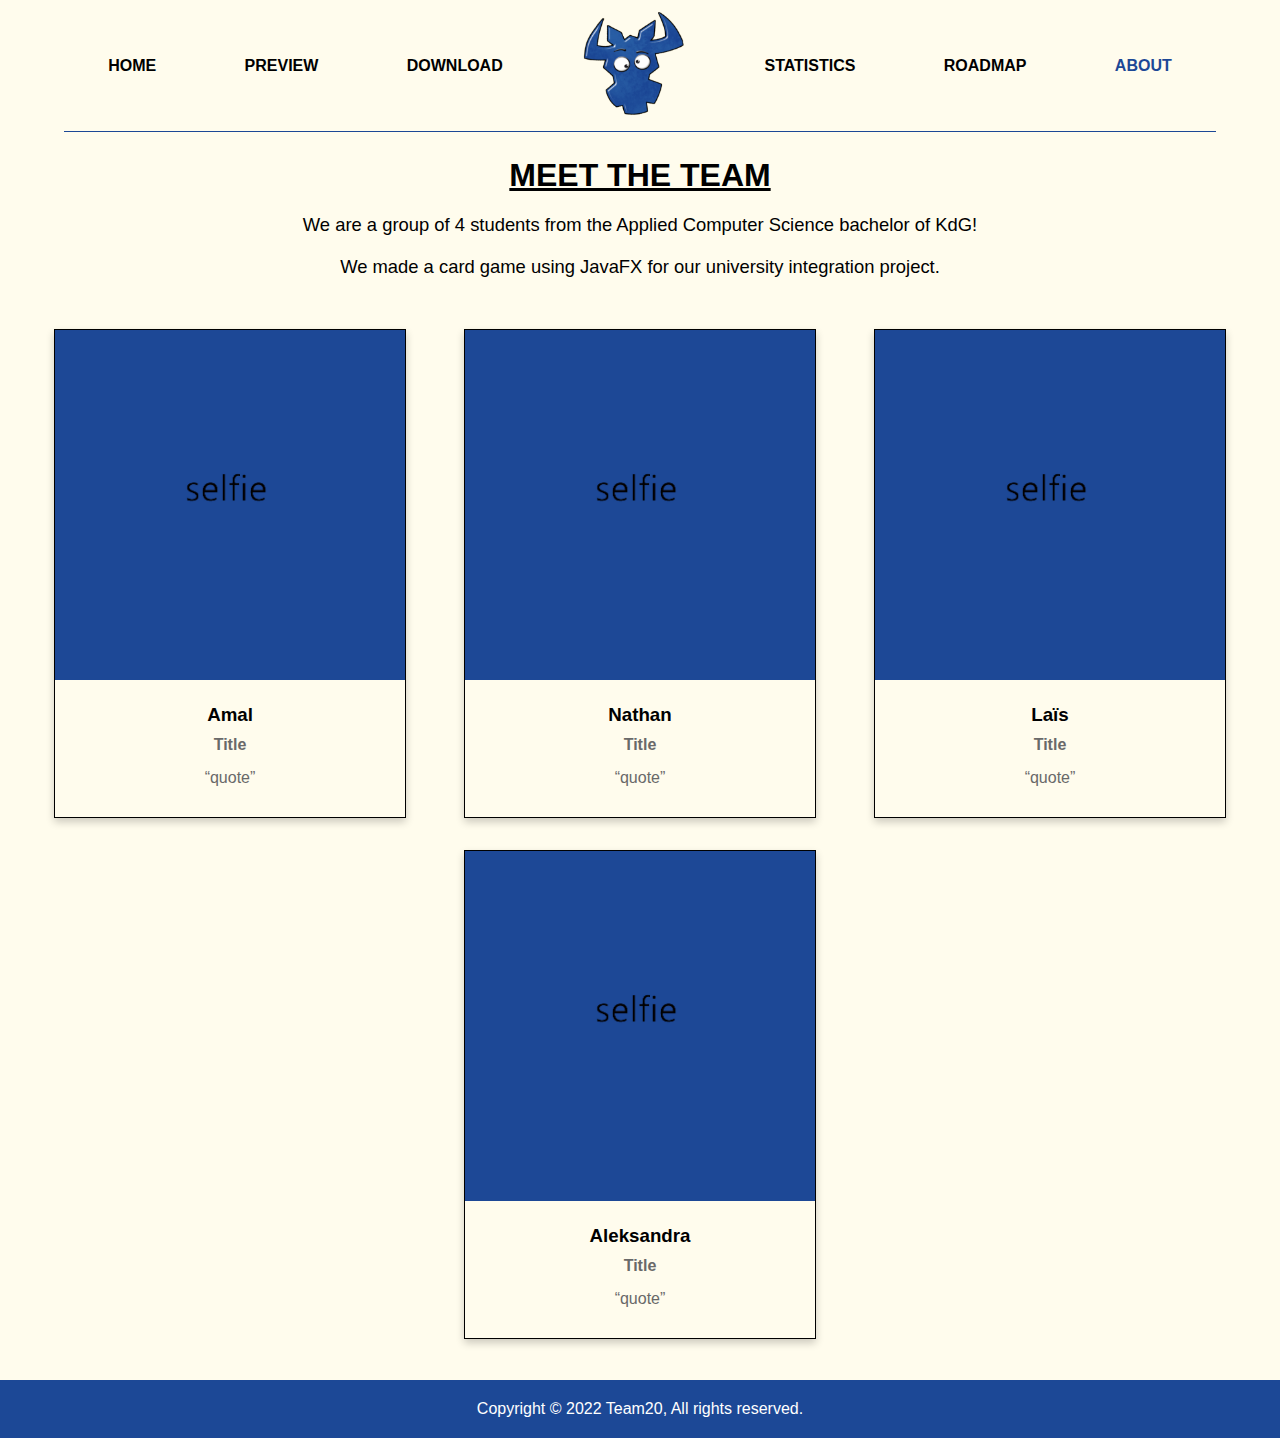
==== Integration 2 - TAKE5 - Website/HTML/about.html @ 88832959 "." ====
<!DOCTYPE html>
<html lang="en">
<head>
    <meta charset="UTF-8">
    <title>About - TAKE5!</title>
    <link rel="stylesheet" href="../CSS/stylesheet.css">
    <link rel="icon" href="../MEDIA/layout/favicon-yellow.png">
    <script src="../JavaScript/main_script.js"></script>
</head>

<body>

<header>
    <nav>
        <ul>
            <li><a href="../index.html">HOME</a></li>
            <li><a href="../HTML/preview.html">PREVIEW</a></li>
            <li><a href="../HTML/download.html">DOWNLOAD</a></li>
            <li><img class="logo" src="../MEDIA/layout/logo.png" alt="Website logo"></li>
            <li><a href="../HTML/statistics.html">STATISTICS</a></li>
            <li><a href="../HTML/roadmap.html">ROADMAP</a></li>
            <li><a href="../HTML/about.html" class="current">ABOUT</a></li>
        </ul>
    </nav>
</header>

<main>
    <section class="centered">
        <h1>MEET THE TEAM</h1>
        <p>We are a group of 4 students from the Applied Computer Science bachelor of KdG!</p>
        <p>We made a card game using JavaFX for our university integration project.</p>
    </section>

    <section class="flex-container">
        <figure>
            <img src="../MEDIA/about-images/about-template.jpeg" alt="name" width="3084" height="3084">
            <figcaption>
                <h3>Amal</h3>
                <b>Title</b>
                <q>quote</q>
            </figcaption>
        </figure>

        <figure>
            <img src="../MEDIA/about-images/about-template.jpeg" alt="name" width="3084" height="3084">
            <figcaption>
                <h3>Nathan</h3>
                <b>Title</b>
                <q>quote</q>
            </figcaption>
        </figure>

        <figure>
            <img src="../MEDIA/about-images/about-template.jpeg" alt="name" width="3084" height="3084">
            <figcaption>
                <h3>Laïs</h3>
                <b>Title</b>
                <q>quote</q>
            </figcaption>
        </figure>

        <figure>
            <img src="../MEDIA/about-images/about-template.jpeg" alt="name" width="3084" height="3084">
            <figcaption>
                <h3>Aleksandra</h3>
                <b>Title</b>
                <q>quote</q>
            </figcaption>
        </figure>
    </section>
</main>

<footer>
    Copyright &copy; 2022 Team20, All rights reserved.
</footer>

</body>
</html>
---- Integration 2 - TAKE5 - Website/CSS/stylesheet.css ----
/* WEBSITE THEME */

* {
    font-family: sans-serif;
    margin: 0;
}

body {
    background-color: #fffced;
    display: flex;
    flex-direction: column;
    min-height: 100vh;
}

/*main {*/
/*    margin: 20px;*/
/*}*/

section {
    margin: 25px;
}

h1 {
    text-decoration: underline;
    margin: 10px;
}

h2 {
    text-decoration: underline;
    margin: 10px;
}

h3 {
    margin-top: 10px;
}

p {
    padding: 10px 5%;
    max-width: 1800px;
}

a {
    text-decoration: none;
    font-weight: bold;
    color: black;
}

.centered {
    text-align: center;
}

.centered p {
    font-size: 115%;
}

.flex-container {
    justify-content: space-around;
    display: flex;
    flex-wrap: wrap;
}

.article {
    margin: 0 auto;
    width: 95%;
    max-width: 1000px;
}

/* ----------------------------------------------------------------------------------------------------------------- */
/* LOGO & NAVIGATION & FOOTER*/

.logo {
    margin: auto;
    display: block;
    width: 115px;
}


nav ul {
    list-style-type: none;
    display: flex;
    padding: 10px 0;
    margin: auto;
    /*justify-content: space-around;*/
    border-bottom: #1c4896 solid 1px;
    width: 90%;
    max-width: 1900px;
}

nav ul li {
    margin: auto;
}

nav a {
    padding: 15px;
}

nav a:hover {
    background-color: #785071;
    color: white;
    border-radius: 50px;
}

nav .current {
    color: #1c4896;
}

footer {
    margin-top: auto; /* this puts the footer always at the bottom of the screen */
    background-color: #1c4896;
    color: white;
    text-align: center;
    padding-top: 20px;
    padding-bottom: 20px;
}

/* ----------------------------------------------------------------------------------------------------------------- */
/* HOME PAGE */

.banner {
    margin-top: 20px;
    margin-bottom: 20px;
    width: 100%;
}

video {
    margin: 30px;
    height: auto;
    width: 95%;
    max-width: 1800px;
}

/* ----------------------------------------------------------------------------------------------------------------- */
/* PREVIEW PAGE */

.preview-img {
    width: 100%;
    max-width: 600px;
    height: auto;
}

/* ----------------------------------------------------------------------------------------------------------------- */
/* DOWNLOAD PAGE */

.flex-centered {
    display: flex;
    justify-content: center;
}

button {
    background-color: #f1ce39;
    color: black;
    border: 1px solid;
    font-weight: 550;
    padding: 20px 30px;
    cursor: pointer;
    font-size: 25px;
    border-radius: 100px;
    box-shadow: 2px 4px 8px 0 rgba(0, 0, 0, 0.4);
}

button:hover {
    background-color: #1c4896;
    color: white;
}

.indented {
    padding: 0 0 0 35px;
}

section a {
    color: #1c4896;
    font-weight: normal;
}

section a:hover {
    text-decoration: underline;
}

article {
    margin: 50px 0;
}

code {
    display: block;
    background-color: black;
    max-width: 585px;
    color: #f1ce39;
    font-family: monospace;
    padding: 5px;
    margin: 5px 0;
    border-radius: 10px;
    border: 1px solid dimgray;
    white-space: nowrap;
    overflow: auto;
    -ms-overflow-style: none; /* for Internet Explorer, Edge */
    overflow-y: scroll;
}

code::-webkit-scrollbar {
    display: none; /* for Chrome, Safari, and Opera */
}

/* ----------------------------------------------------------------------------------------------------------------- */
/* STATISTICS PAGE */

.login-page {
    width: 360px;
    padding: 8% 0 0;
    margin: auto;
}

.form {
    position: relative;
    z-index: 1;
    background: #FFFFFF;
    max-width: 360px;
    margin: 0 auto 100px;
    padding: 45px;
    text-align: center;
    box-shadow: 0 0 20px 0 rgba(0, 0, 0, 0.2), 0 5px 5px 0 rgba(0, 0, 0, 0.24);
}

.form input {
    font-family: sans-serif;
    outline: 0;
    background: #f2f2f2;
    width: 100%;
    border: 0;
    margin: 0 0 15px;
    padding: 15px;
    box-sizing: border-box;
    font-size: 14px;
}

.form button {
    font-family: sans-serif;
    text-transform: uppercase;
    outline: 0;
    background: #f1ce39;
    color: black;
    width: 100%;
    border: 0;
    padding: 15px;
    font-size: 14px;
    cursor: pointer;
}

.form button:hover, .form button:active, .form button:focus {
    background: #1c4896;
    color: white;
}

/* ----------------------------------------------------------------------------------------------------------------- */
/* ROADMAP PAGE */

h5 {
    text-align: center;
}

/* ----------------------------------------------------------------------------------------------------------------- */
/* ABOUT PAGE */

figure {
    box-shadow: 0 4px 8px 0 rgba(0, 0, 0, 0.2);
    border: 1px solid;
    margin: 1em;
}

figure img {
    width: 100%;
    max-width: 350px;
    height: auto;
}

figcaption h3 {
    padding: 10px;
    color: black;
}

figcaption {
    color: dimgray;
    padding-bottom: 15px;
    text-align: center;
}

q {
    display: block;
    box-sizing: border-box;
    max-width: 350px;
    padding: 15px;
    height: auto;
}

/* ----------------------------------------------------------------------------------------------------------------- */
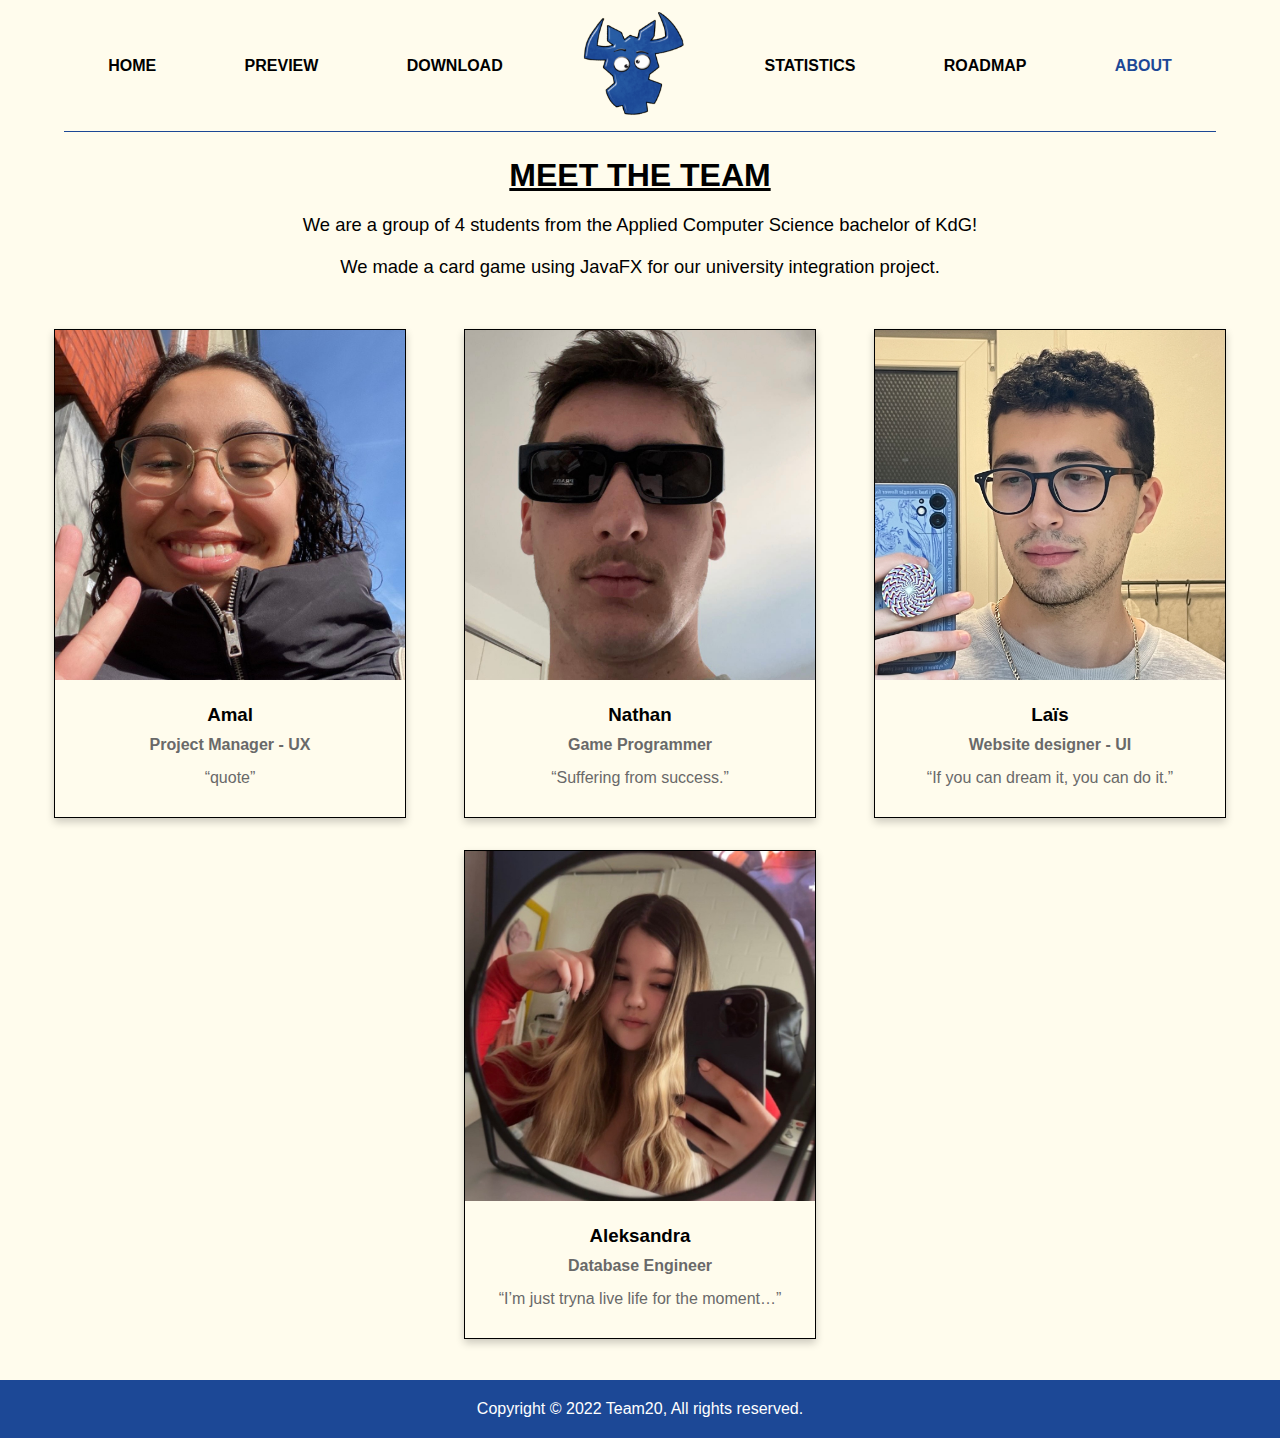
==== commit d1afc866: "about and roadmap page" ====
--- a/Integration 2 - TAKE5 - Website/HTML/about.html
+++ b/Integration 2 - TAKE5 - Website/HTML/about.html
@@ -33,38 +33,38 @@
 
     <section class="flex-container">
         <figure>
-            <img src="../MEDIA/about-images/about-template.jpeg" alt="name" width="3084" height="3084">
+            <img src="../MEDIA/about-images/amal.jpg" alt="name" width="3084" height="3084">
             <figcaption>
                 <h3>Amal</h3>
-                <b>Title</b>
+                <b>Project Manager - UX</b>
                 <q>quote</q>
             </figcaption>
         </figure>
 
         <figure>
-            <img src="../MEDIA/about-images/about-template.jpeg" alt="name" width="3084" height="3084">
+            <img src="../MEDIA/about-images/nathan.jpg" alt="name" width="3084" height="3084">
             <figcaption>
                 <h3>Nathan</h3>
-                <b>Title</b>
-                <q>quote</q>
+                <b>Game Programmer</b>
+                <q>Suffering from success.</q>
             </figcaption>
         </figure>
 
         <figure>
-            <img src="../MEDIA/about-images/about-template.jpeg" alt="name" width="3084" height="3084">
+            <img src="../MEDIA/about-images/lais.jpg" alt="name" width="3084" height="3084">
             <figcaption>
                 <h3>Laïs</h3>
-                <b>Title</b>
-                <q>quote</q>
+                <b>Website designer - UI</b>
+                <q>If you can dream it, you can do it.</q>
             </figcaption>
         </figure>
 
         <figure>
-            <img src="../MEDIA/about-images/about-template.jpeg" alt="name" width="3084" height="3084">
+            <img src="../MEDIA/about-images/aleksandra.jpg" alt="name" width="3084" height="3084">
             <figcaption>
                 <h3>Aleksandra</h3>
-                <b>Title</b>
-                <q>quote</q>
+                <b>Database Engineer</b>
+                <q>I’m just tryna live life for the moment…</q>
             </figcaption>
         </figure>
     </section>
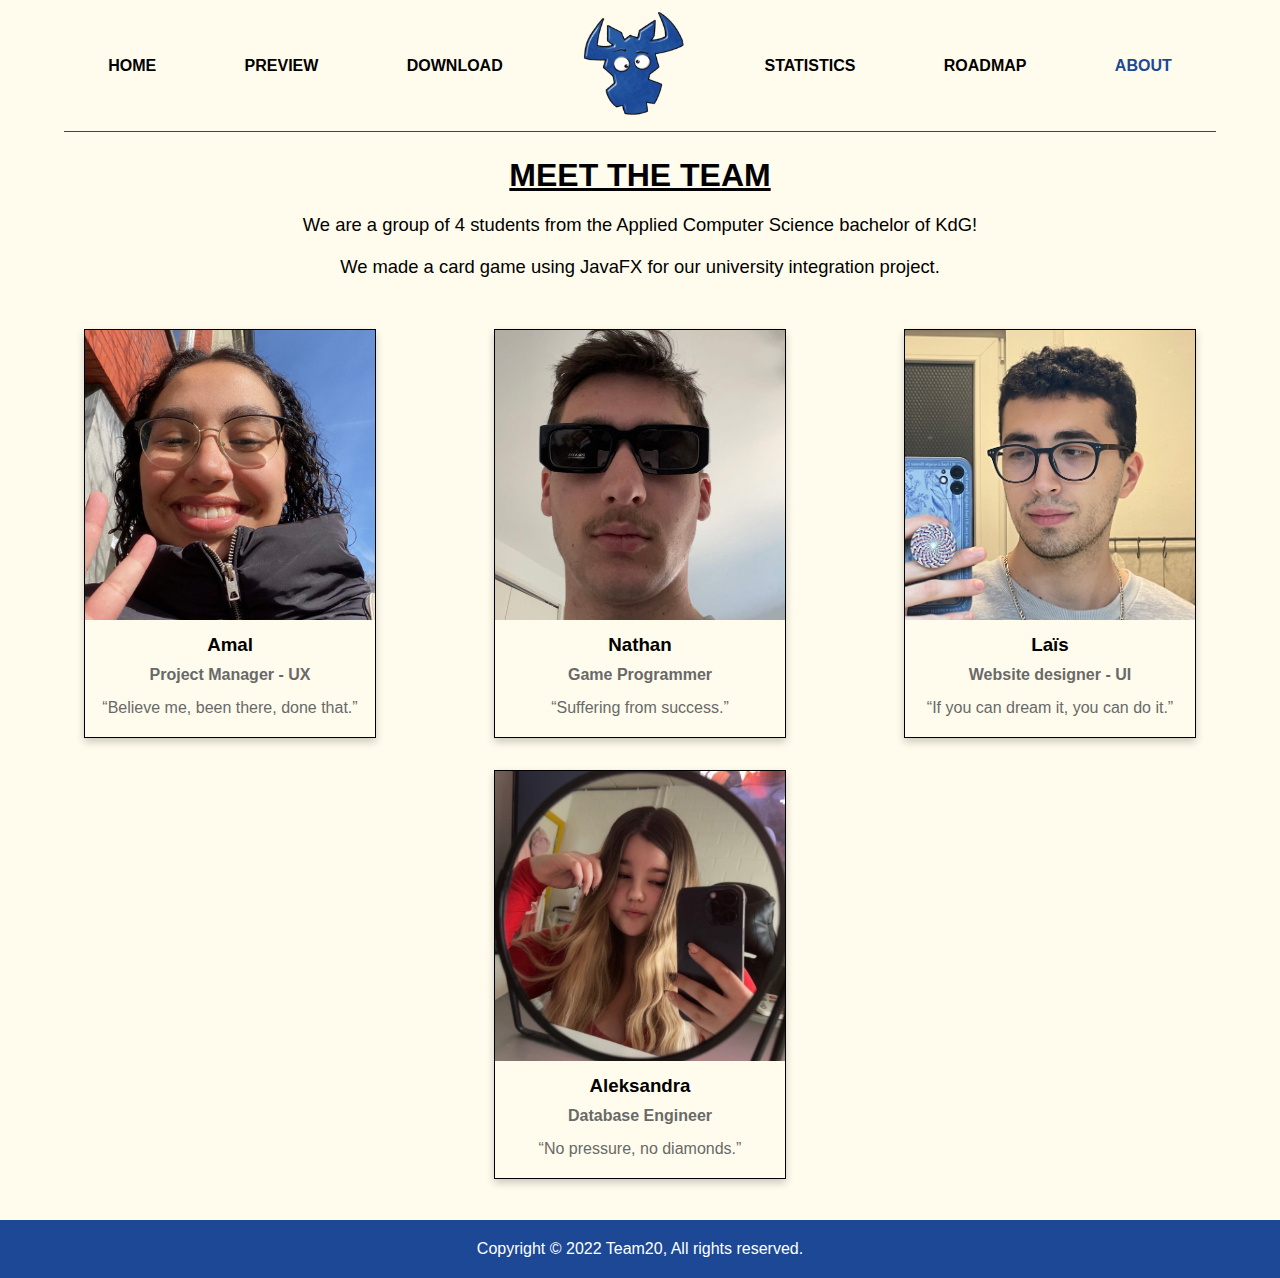
==== commit 18f4f940: "tiny changes fro 'about' page" ====
--- a/Integration 2 - TAKE5 - Website/HTML/about.html
+++ b/Integration 2 - TAKE5 - Website/HTML/about.html
@@ -33,16 +33,16 @@
 
     <section class="flex-container">
         <figure>
-            <img src="../MEDIA/about-images/amal.jpg" alt="name" width="3084" height="3084">
+            <img src="../MEDIA/about-images/amal.jpg" alt="name" width="3000" height="3000">
             <figcaption>
                 <h3>Amal</h3>
                 <b>Project Manager - UX</b>
-                <q>quote</q>
+                <q>Believe me, been there, done that.</q>
             </figcaption>
         </figure>
 
         <figure>
-            <img src="../MEDIA/about-images/nathan.jpg" alt="name" width="3084" height="3084">
+            <img src="../MEDIA/about-images/nathan.jpg" alt="name" width="3000" height="3000">
             <figcaption>
                 <h3>Nathan</h3>
                 <b>Game Programmer</b>
@@ -51,7 +51,7 @@
         </figure>
 
         <figure>
-            <img src="../MEDIA/about-images/lais.jpg" alt="name" width="3084" height="3084">
+            <img src="../MEDIA/about-images/lais.jpg" alt="name" width="3000" height="3000">
             <figcaption>
                 <h3>Laïs</h3>
                 <b>Website designer - UI</b>
@@ -60,11 +60,11 @@
         </figure>
 
         <figure>
-            <img src="../MEDIA/about-images/aleksandra.jpg" alt="name" width="3084" height="3084">
+            <img src="../MEDIA/about-images/aleksandra.jpg" alt="name" width="3000" height="3000">
             <figcaption>
                 <h3>Aleksandra</h3>
                 <b>Database Engineer</b>
-                <q>I’m just tryna live life for the moment…</q>
+                <q>No pressure, no diamonds.</q>
             </figcaption>
         </figure>
     </section>
--- a/Integration 2 - TAKE5 - Website/CSS/stylesheet.css
+++ b/Integration 2 - TAKE5 - Website/CSS/stylesheet.css
@@ -264,29 +264,32 @@
     box-shadow: 0 4px 8px 0 rgba(0, 0, 0, 0.2);
     border: 1px solid;
     margin: 1em;
+    width: auto;
+    height: auto;
 }
 
 figure img {
-    width: 100%;
-    max-width: 350px;
-    height: auto;
+    width: 290px;
+    height: auto;
+    justify-content: center;
 }
 
 figcaption h3 {
     padding: 10px;
+    margin: 0;
     color: black;
 }
 
 figcaption {
     color: dimgray;
-    padding-bottom: 15px;
+    padding-bottom: 5px;
     text-align: center;
 }
 
 q {
     display: block;
     box-sizing: border-box;
-    max-width: 350px;
+    max-width: 290px;
     padding: 15px;
     height: auto;
 }
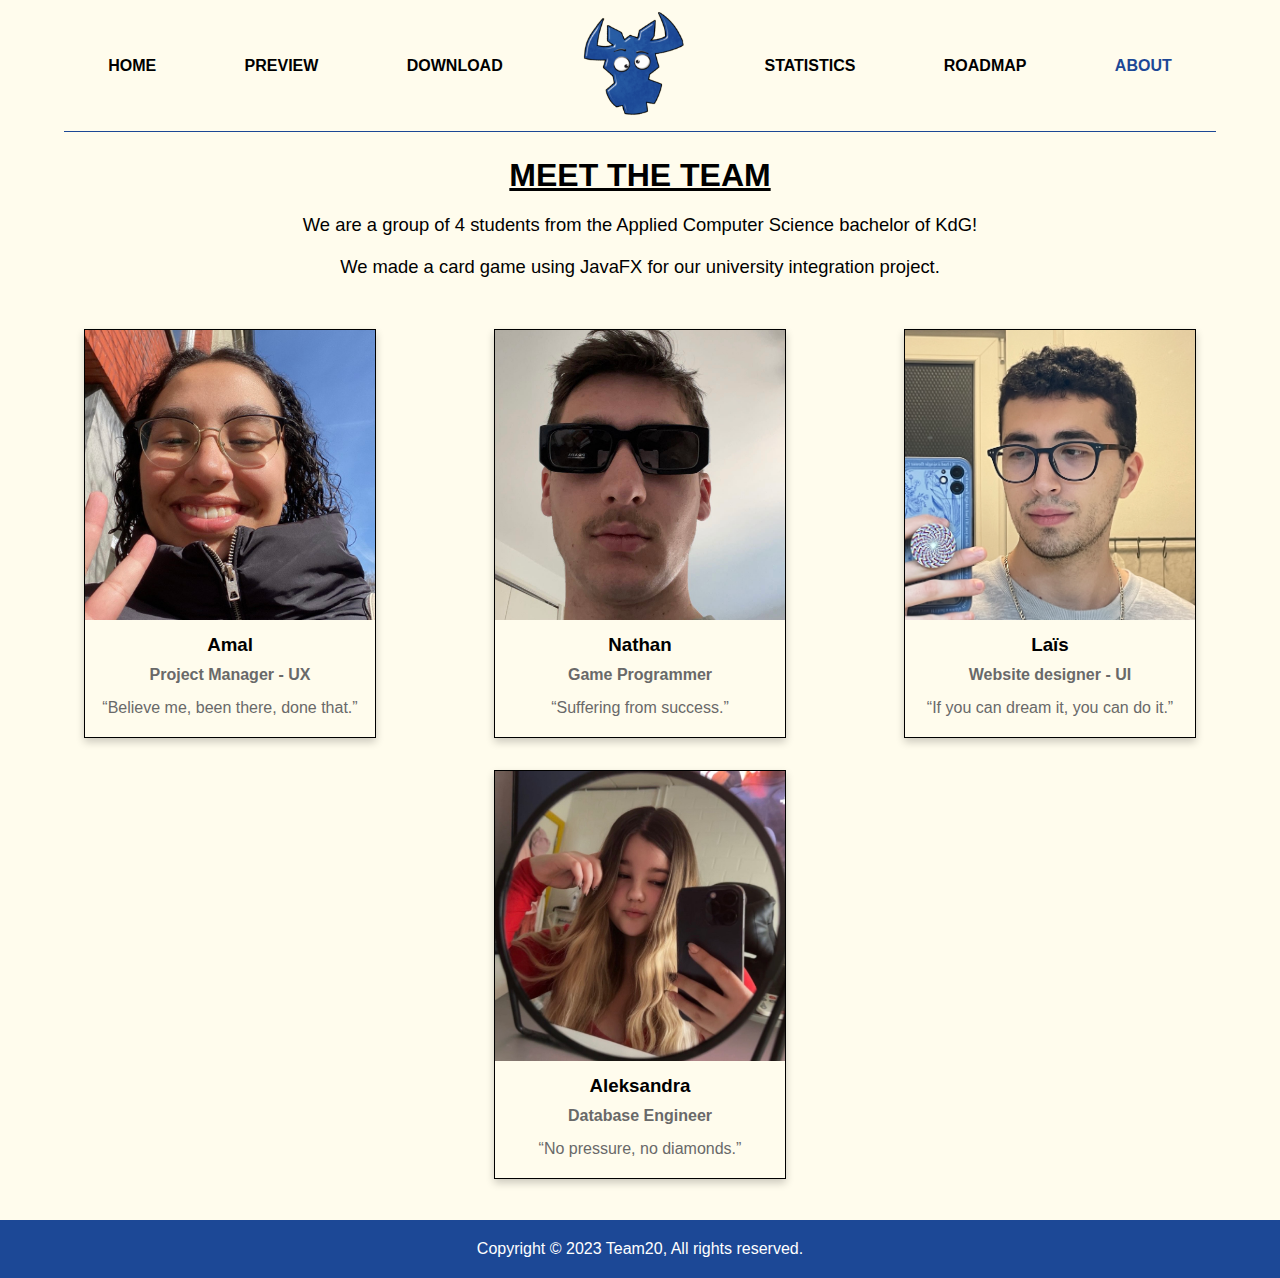
==== commit 9aa34e93: "cropped all cards + website footer" ====
--- a/Integration 2 - TAKE5 - Website/HTML/about.html
+++ b/Integration 2 - TAKE5 - Website/HTML/about.html
@@ -71,7 +71,7 @@
 </main>
 
 <footer>
-    Copyright &copy; 2022 Team20, All rights reserved.
+    Copyright &copy; 2023 Team20, All rights reserved.
 </footer>
 
 </body>
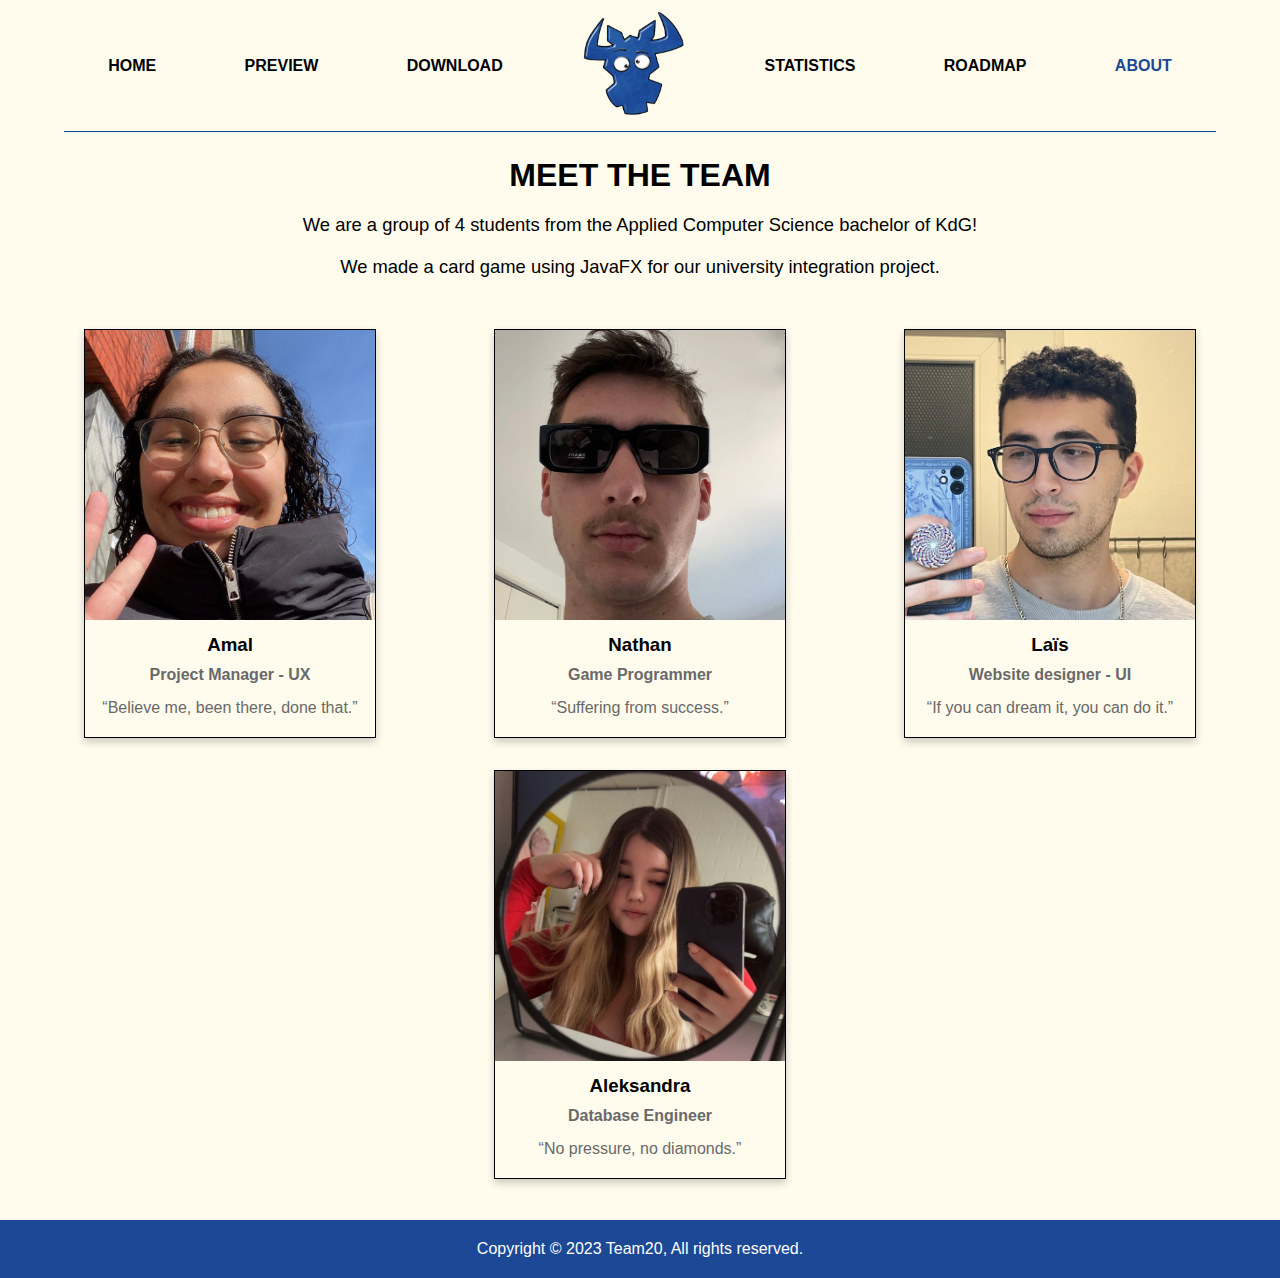
==== commit 3bb4e84a: "JavaScript" ====
--- a/Integration 2 - TAKE5 - Website/HTML/about.html
+++ b/Integration 2 - TAKE5 - Website/HTML/about.html
@@ -5,7 +5,7 @@
     <title>About - TAKE5!</title>
     <link rel="stylesheet" href="../CSS/stylesheet.css">
     <link rel="icon" href="../MEDIA/layout/favicon-yellow.png">
-    <script src="../JavaScript/main_script.js"></script>
+    <script src="../JavaScript/statistics-script.js"></script>
 </head>
 
 <body>
@@ -32,7 +32,7 @@
     </section>
 
     <section class="flex-container">
-        <figure>
+        <figure class="hover-zoom">
             <img src="../MEDIA/about-images/amal.jpg" alt="name" width="3000" height="3000">
             <figcaption>
                 <h3>Amal</h3>
@@ -41,7 +41,7 @@
             </figcaption>
         </figure>
 
-        <figure>
+        <figure class="hover-zoom">
             <img src="../MEDIA/about-images/nathan.jpg" alt="name" width="3000" height="3000">
             <figcaption>
                 <h3>Nathan</h3>
@@ -50,7 +50,7 @@
             </figcaption>
         </figure>
 
-        <figure>
+        <figure class="hover-zoom">
             <img src="../MEDIA/about-images/lais.jpg" alt="name" width="3000" height="3000">
             <figcaption>
                 <h3>Laïs</h3>
@@ -59,7 +59,7 @@
             </figcaption>
         </figure>
 
-        <figure>
+        <figure class="hover-zoom">
             <img src="../MEDIA/about-images/aleksandra.jpg" alt="name" width="3000" height="3000">
             <figcaption>
                 <h3>Aleksandra</h3>
--- a/Integration 2 - TAKE5 - Website/CSS/stylesheet.css
+++ b/Integration 2 - TAKE5 - Website/CSS/stylesheet.css
@@ -12,23 +12,18 @@
     min-height: 100vh;
 }
 
-/*main {*/
-/*    margin: 20px;*/
-/*}*/
-
 section {
     margin: 25px;
 }
 
 h1 {
-    text-decoration: underline;
     margin: 10px;
 }
 
 h2 {
-    text-decoration: underline;
     margin: 10px;
 }
+
 
 h3 {
     margin-top: 10px;
@@ -65,6 +60,15 @@
     max-width: 1000px;
 }
 
+.hover-zoom {
+    transition: transform .25s ease-in-out;
+}
+
+.hover-zoom:hover {
+    transform: scale(1.1);
+    transform-origin: center;
+}
+
 /* ----------------------------------------------------------------------------------------------------------------- */
 /* LOGO & NAVIGATION & FOOTER*/
 
@@ -72,15 +76,19 @@
     margin: auto;
     display: block;
     width: 115px;
-}
-
+    transition: transform .3s ease-in-out;
+}
+
+.logo:hover {
+    transform: scale(1.05);
+    transform-origin: center;
+}
 
 nav ul {
     list-style-type: none;
     display: flex;
     padding: 10px 0;
     margin: auto;
-    /*justify-content: space-around;*/
     border-bottom: #1c4896 solid 1px;
     width: 90%;
     max-width: 1900px;
@@ -105,7 +113,7 @@
 }
 
 footer {
-    margin-top: auto; /* this puts the footer always at the bottom of the screen */
+    margin-top: auto;
     background-color: #1c4896;
     color: white;
     text-align: center;
@@ -120,22 +128,40 @@
     margin-top: 20px;
     margin-bottom: 20px;
     width: 100%;
-}
-
-video {
-    margin: 30px;
-    height: auto;
-    width: 95%;
-    max-width: 1800px;
+    transition: transform .3s;
+}
+
+.banner:hover {
+    transform: scale(1.01);
+    transform-origin: center;
+}
+
+.gif {
+    margin: 15px;
+    width: 85%;
+    transition: transform .3s;
+}
+
+.gif:hover {
+    transform: scale(1.01);
+    transform-origin: center;
 }
 
 /* ----------------------------------------------------------------------------------------------------------------- */
 /* PREVIEW PAGE */
 
 .preview-img {
-    width: 100%;
+    width: 90%;
     max-width: 600px;
     height: auto;
+    padding: 20px;
+    border-radius: 8%;
+    transition: transform .3s;
+}
+
+.preview-img:hover {
+    transform: scale(1.1);
+    transform-origin: center;
 }
 
 /* ----------------------------------------------------------------------------------------------------------------- */
@@ -163,10 +189,6 @@
     color: white;
 }
 
-.indented {
-    padding: 0 0 0 35px;
-}
-
 section a {
     color: #1c4896;
     font-weight: normal;
@@ -189,15 +211,7 @@
     padding: 5px;
     margin: 5px 0;
     border-radius: 10px;
-    border: 1px solid dimgray;
-    white-space: nowrap;
-    overflow: auto;
-    -ms-overflow-style: none; /* for Internet Explorer, Edge */
-    overflow-y: scroll;
-}
-
-code::-webkit-scrollbar {
-    display: none; /* for Chrome, Safari, and Opera */
+    border: 1px solid black;
 }
 
 /* ----------------------------------------------------------------------------------------------------------------- */
@@ -210,13 +224,8 @@
 }
 
 .form {
-    position: relative;
-    z-index: 1;
     background: #FFFFFF;
-    max-width: 360px;
-    margin: 0 auto 100px;
     padding: 45px;
-    text-align: center;
     box-shadow: 0 0 20px 0 rgba(0, 0, 0, 0.2), 0 5px 5px 0 rgba(0, 0, 0, 0.24);
 }
 
@@ -240,6 +249,7 @@
     color: black;
     width: 100%;
     border: 0;
+    margin-top: 10px;
     padding: 15px;
     font-size: 14px;
     cursor: pointer;
@@ -251,10 +261,34 @@
 }
 
 /* ----------------------------------------------------------------------------------------------------------------- */
+/* STATISTICS-LANDING PAGE */
+
+form {
+    display: flex;
+    flex-direction: column;
+    max-width: 300px;
+    margin: 0 auto;
+}
+
+div {
+    margin-bottom: 30px;
+}
+
+label {
+    margin-right: 10px;
+}
+
+input,
+select {
+    padding: 10px;
+    margin-bottom: 10px;
+}
+
+/* ----------------------------------------------------------------------------------------------------------------- */
 /* ROADMAP PAGE */
 
-h5 {
-    text-align: center;
+.roadmap {
+    padding-left: 240px;
 }
 
 /* ----------------------------------------------------------------------------------------------------------------- */
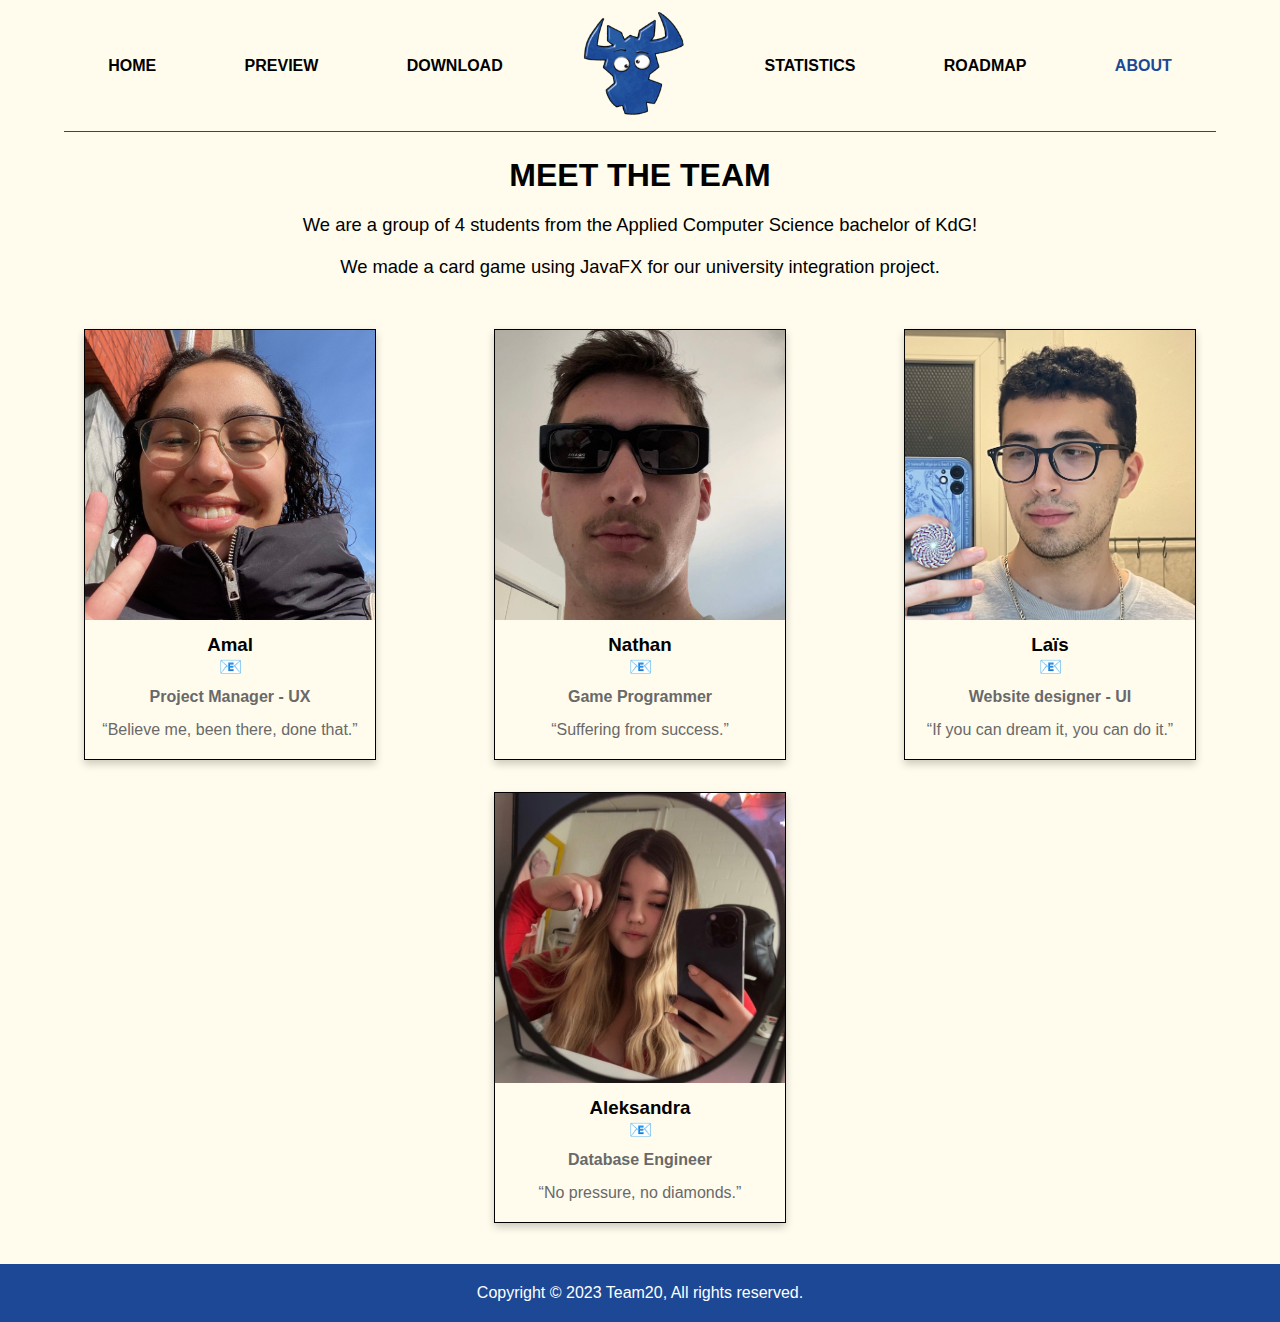
==== commit b076a272: "Website final version" ====
--- a/Integration 2 - TAKE5 - Website/HTML/about.html
+++ b/Integration 2 - TAKE5 - Website/HTML/about.html
@@ -33,36 +33,36 @@
 
     <section class="flex-container">
         <figure class="hover-zoom">
-            <img src="../MEDIA/about-images/amal.jpg" alt="name" width="3000" height="3000">
+            <img src="../MEDIA/about-images/amal.jpg" alt="Amal">
             <figcaption>
-                <h3>Amal</h3>
+                <h3>Amal<br><a href="mailto:amal.laassikri@student.kdg.be" style="text-decoration: none;">📧</a></h3>
                 <b>Project Manager - UX</b>
                 <q>Believe me, been there, done that.</q>
             </figcaption>
         </figure>
 
         <figure class="hover-zoom">
-            <img src="../MEDIA/about-images/nathan.jpg" alt="name" width="3000" height="3000">
+            <img src="../MEDIA/about-images/nathan.jpg" alt="Nathan">
             <figcaption>
-                <h3>Nathan</h3>
+                <h3>Nathan<br><a href="mailto:nathan.vannieuwstadt@student.kdg.be" style="text-decoration: none;">📧</a></h3>
                 <b>Game Programmer</b>
                 <q>Suffering from success.</q>
             </figcaption>
         </figure>
 
         <figure class="hover-zoom">
-            <img src="../MEDIA/about-images/lais.jpg" alt="name" width="3000" height="3000">
+            <img src="../MEDIA/about-images/lais.jpg" alt="Laïs">
             <figcaption>
-                <h3>Laïs</h3>
+                <h3>Laïs<br><a href="mailto:lais.albaw@student.kdg.be" style="text-decoration: none;">📧</a></h3>
                 <b>Website designer - UI</b>
                 <q>If you can dream it, you can do it.</q>
             </figcaption>
         </figure>
 
         <figure class="hover-zoom">
-            <img src="../MEDIA/about-images/aleksandra.jpg" alt="name" width="3000" height="3000">
+            <img src="../MEDIA/about-images/aleksandra.jpg" alt="Aleksandra">
             <figcaption>
-                <h3>Aleksandra</h3>
+                <h3>Aleksandra<br><a href="mailto:aleksandra.angelova@student.kdg.be" style="text-decoration: none;">📧</a></h3>
                 <b>Database Engineer</b>
                 <q>No pressure, no diamonds.</q>
             </figcaption>
